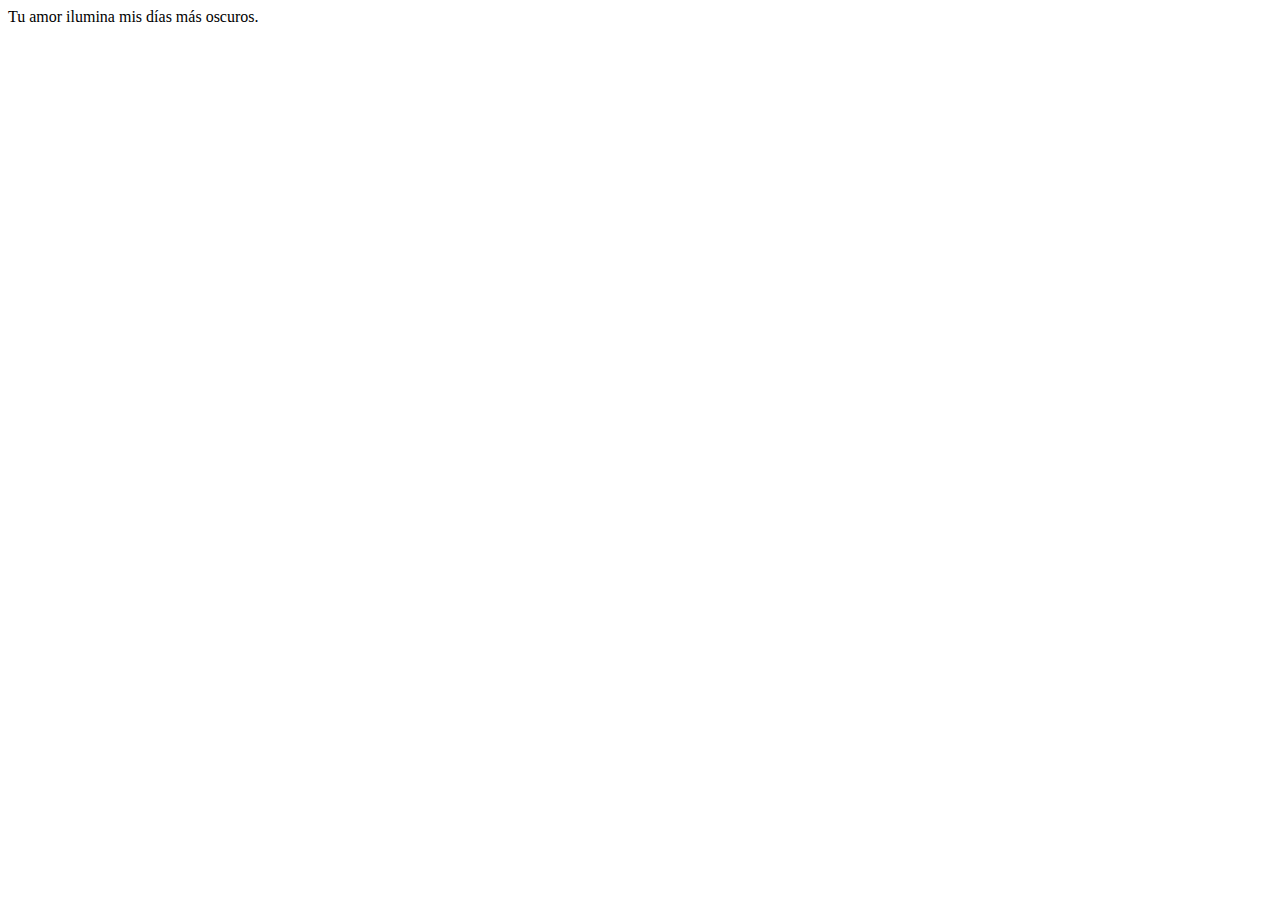
==== html/message.html @ 731cd832 "generador de mensajes aleatorios" ====
<!DOCTYPE html>
<html lang="es">
<head>
    <meta charset="UTF-8">
    <meta name="viewport" content="width=device-width, initial-scale=1.0">
    <title>FemCoders Club - Tarjeta San Valentin</title>
    <link rel="stylesheet" href="../style/messagestyle.css">
</head>
<body>
    <div id="randomMessage"></div>



    <script src="../js/showRandomMessage.js"></script>

</body>
</html>
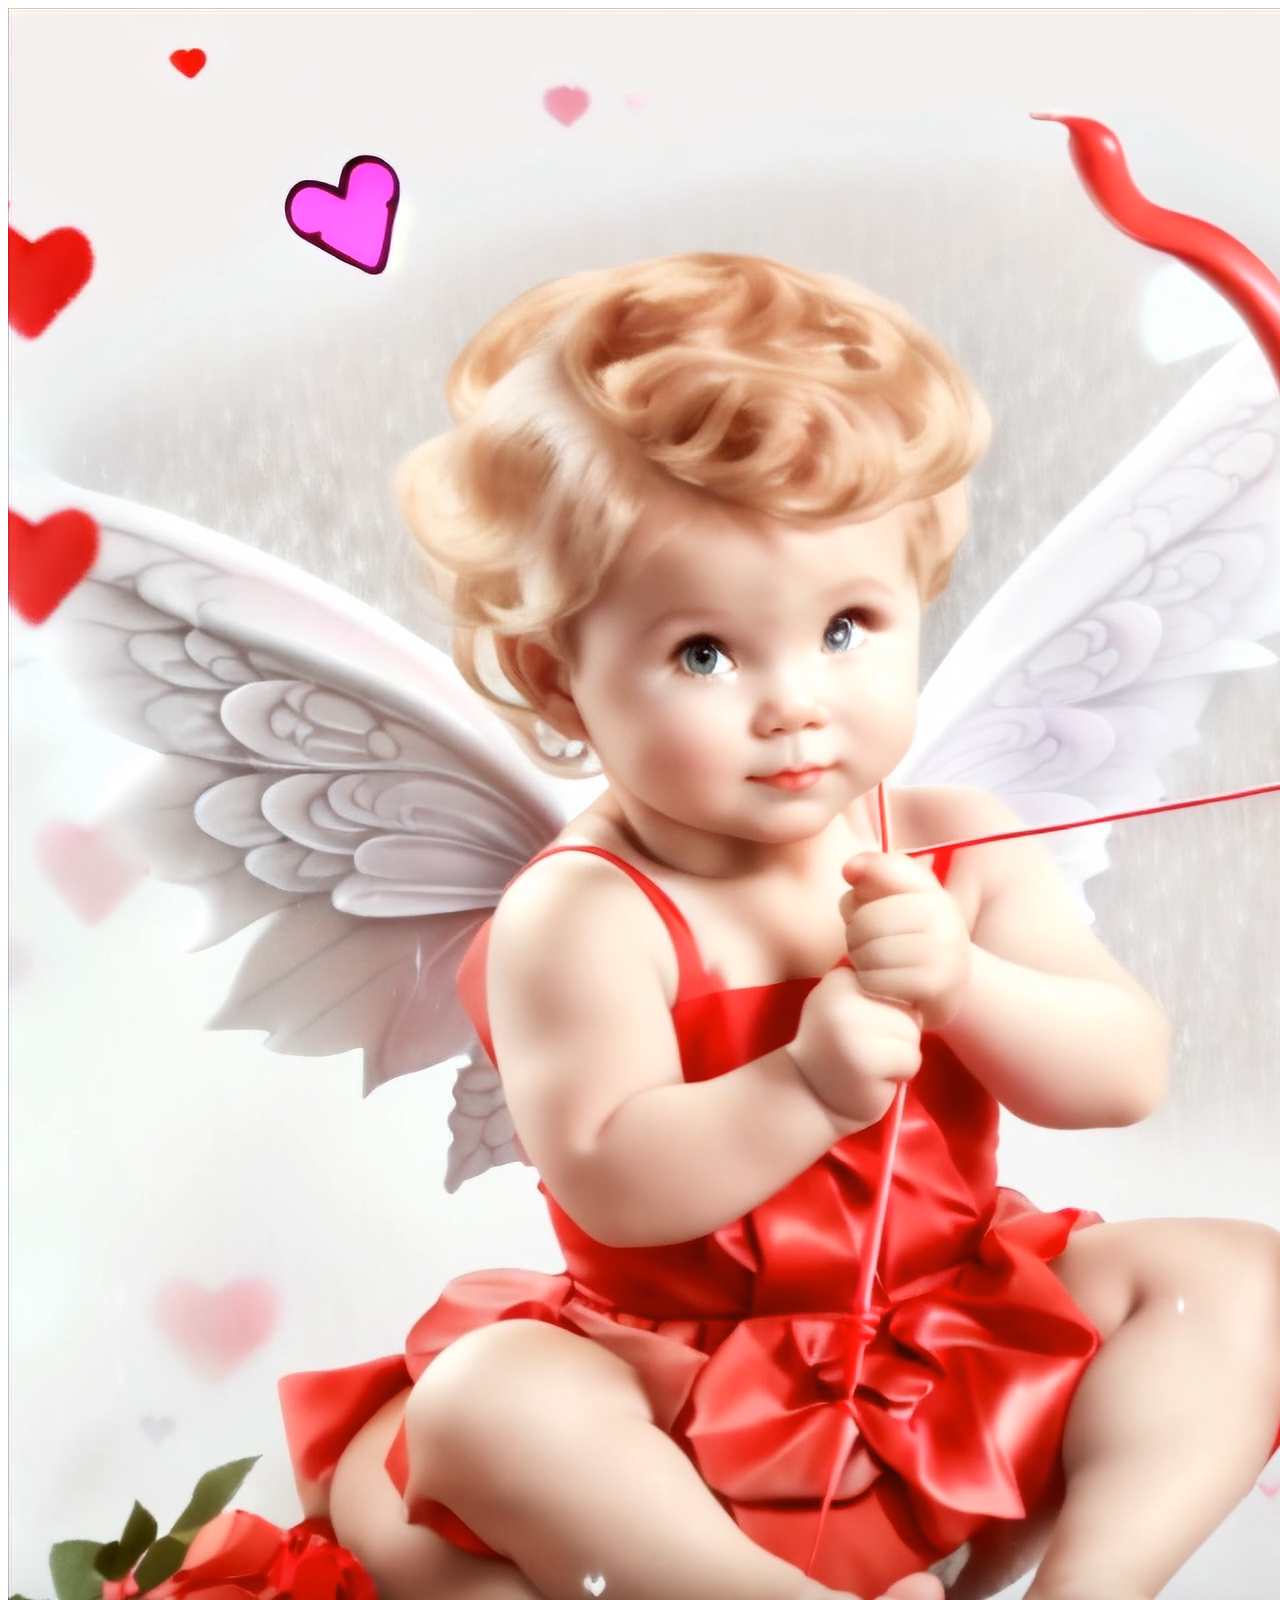
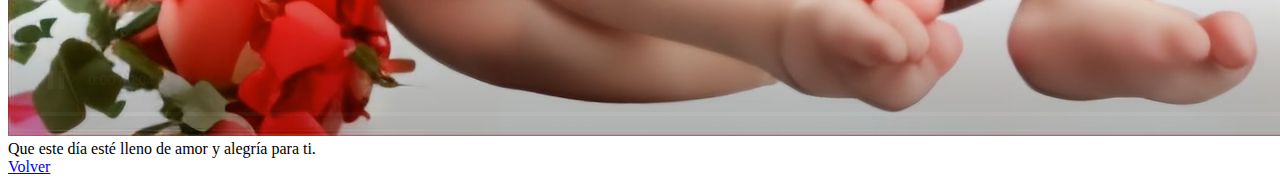
==== commit 2748fd0a: "eliminando archivos innecesarios" ====
--- a/html/message.html
+++ b/html/message.html
@@ -3,15 +3,27 @@
 <head>
     <meta charset="UTF-8">
     <meta name="viewport" content="width=device-width, initial-scale=1.0">
-    <title>FemCoders Club - Tarjeta San Valentin</title>
+    <title>FemCoders Club - Tarjeta San Valentín</title>
     <link rel="stylesheet" href="../style/messagestyle.css">
 </head>
 <body>
-    <div id="randomMessage"></div>
 
+    <video controls autoplay muted>
+        <source src="../img/White_background with fairy.mp4" type="video/mp4">
+        <track kind="subtitles" src="tu-archivo-de-subtitulos.vtt" srclang="es" label="Español">
+        Tu navegador no soporta el tag de video.
+    </video>
+    
+    
 
+    <div class="overlay card glassmorphism">
+        <div id="randomMessage"></div>
+        <a href="../index.html">Volver</a>
+    </div>
+    
+    
 
     <script src="../js/showRandomMessage.js"></script>
 
 </body>
-</html>+</html>
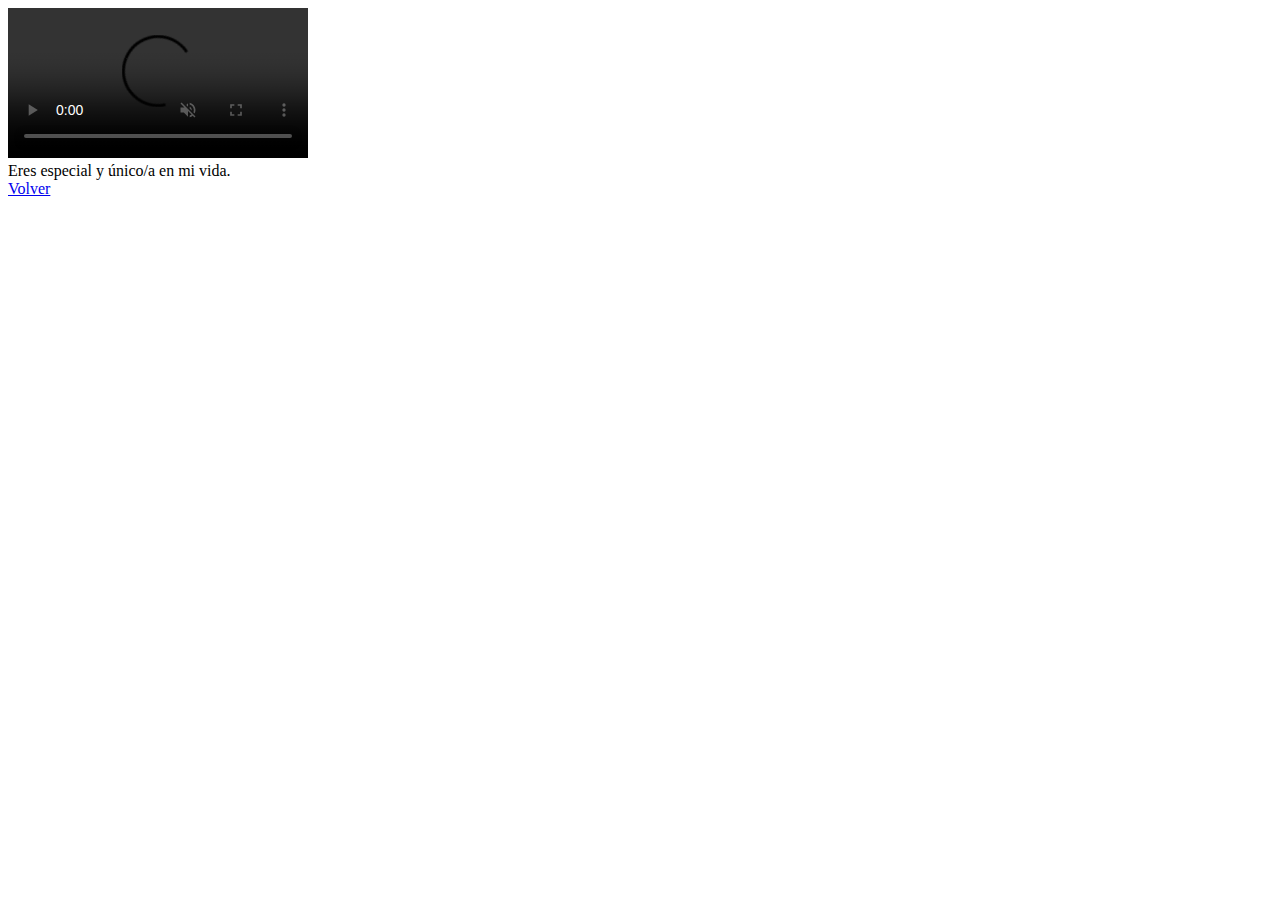
==== commit 1b5a4d08: "prueba definitva de video" ====
--- a/html/message.html
+++ b/html/message.html
@@ -9,7 +9,7 @@
 <body>
 
     <video controls autoplay muted>
-        <source src="../img/White_background with fairy.mp4" type="video/mp4">
+        <source src="../img/backgroundSanValentin.mp4" type="video/mp4">
         <track kind="subtitles" src="tu-archivo-de-subtitulos.vtt" srclang="es" label="Español">
         Tu navegador no soporta el tag de video.
     </video>
